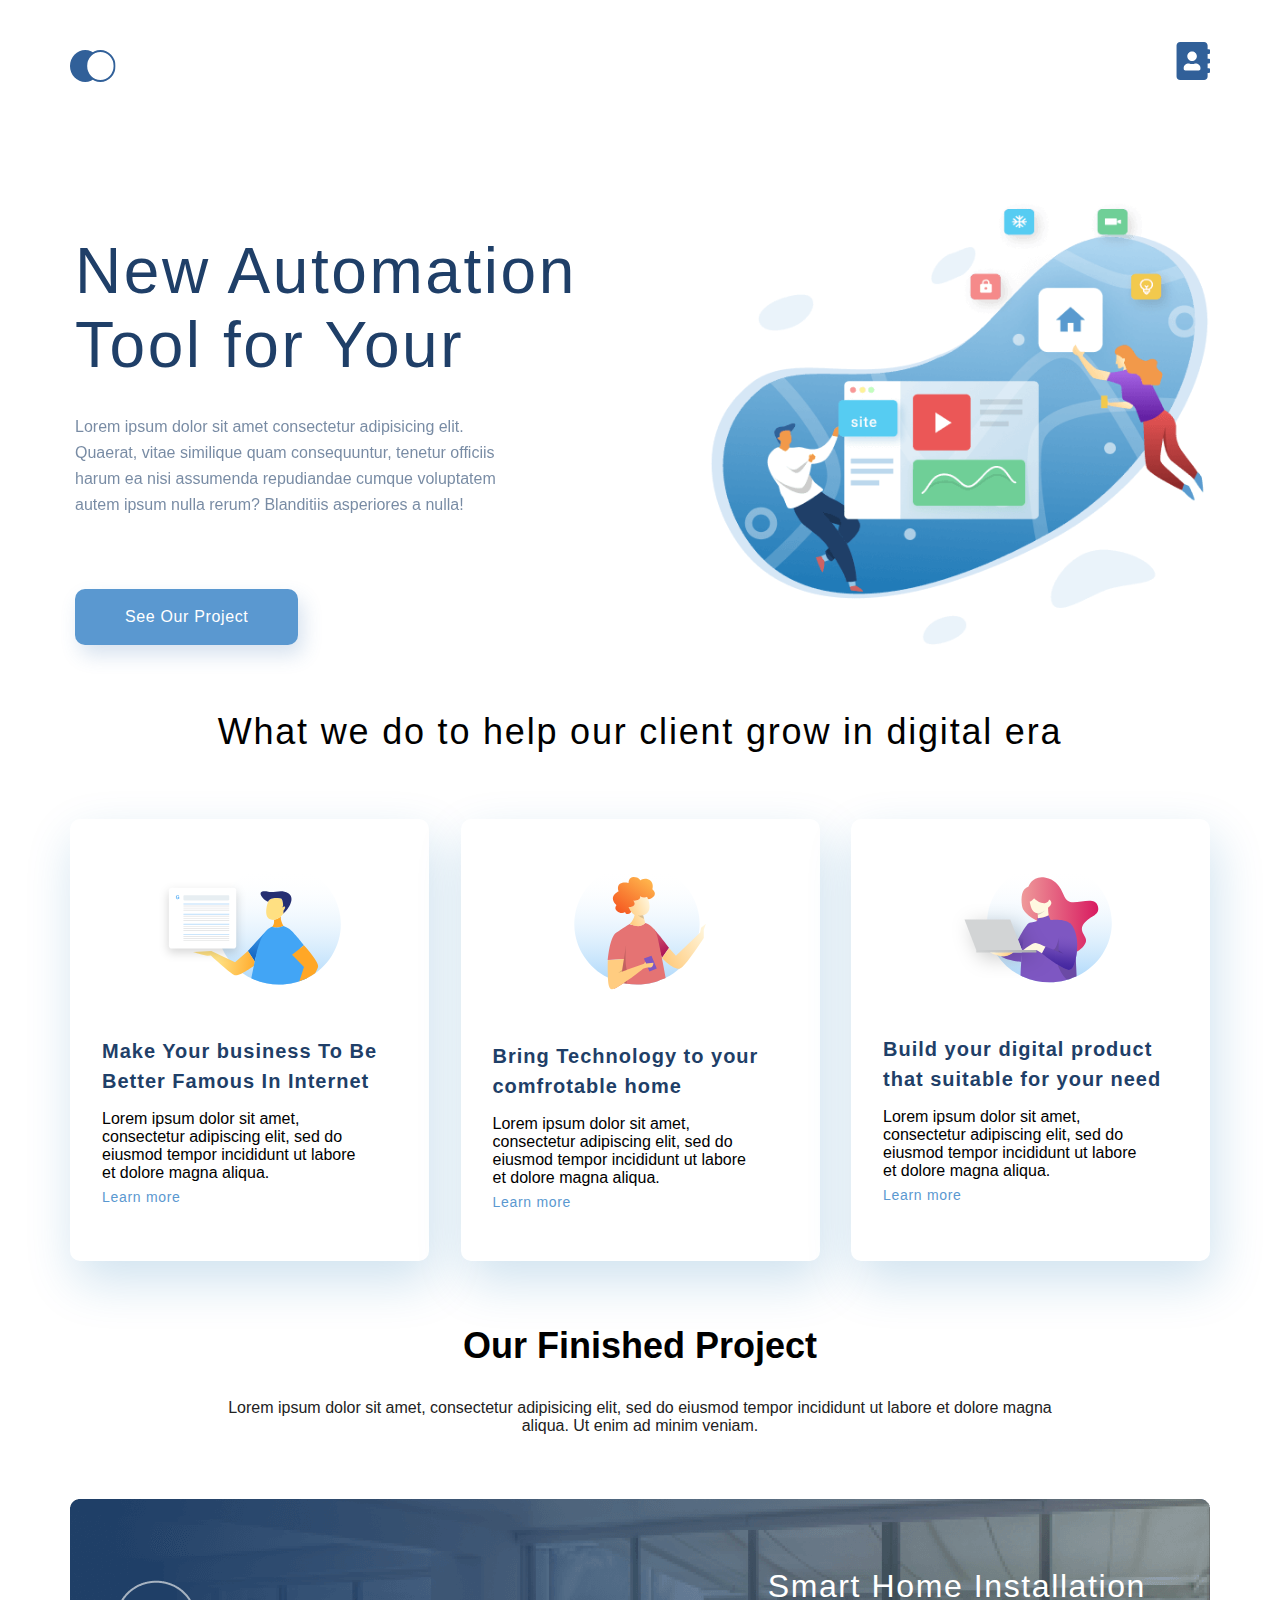
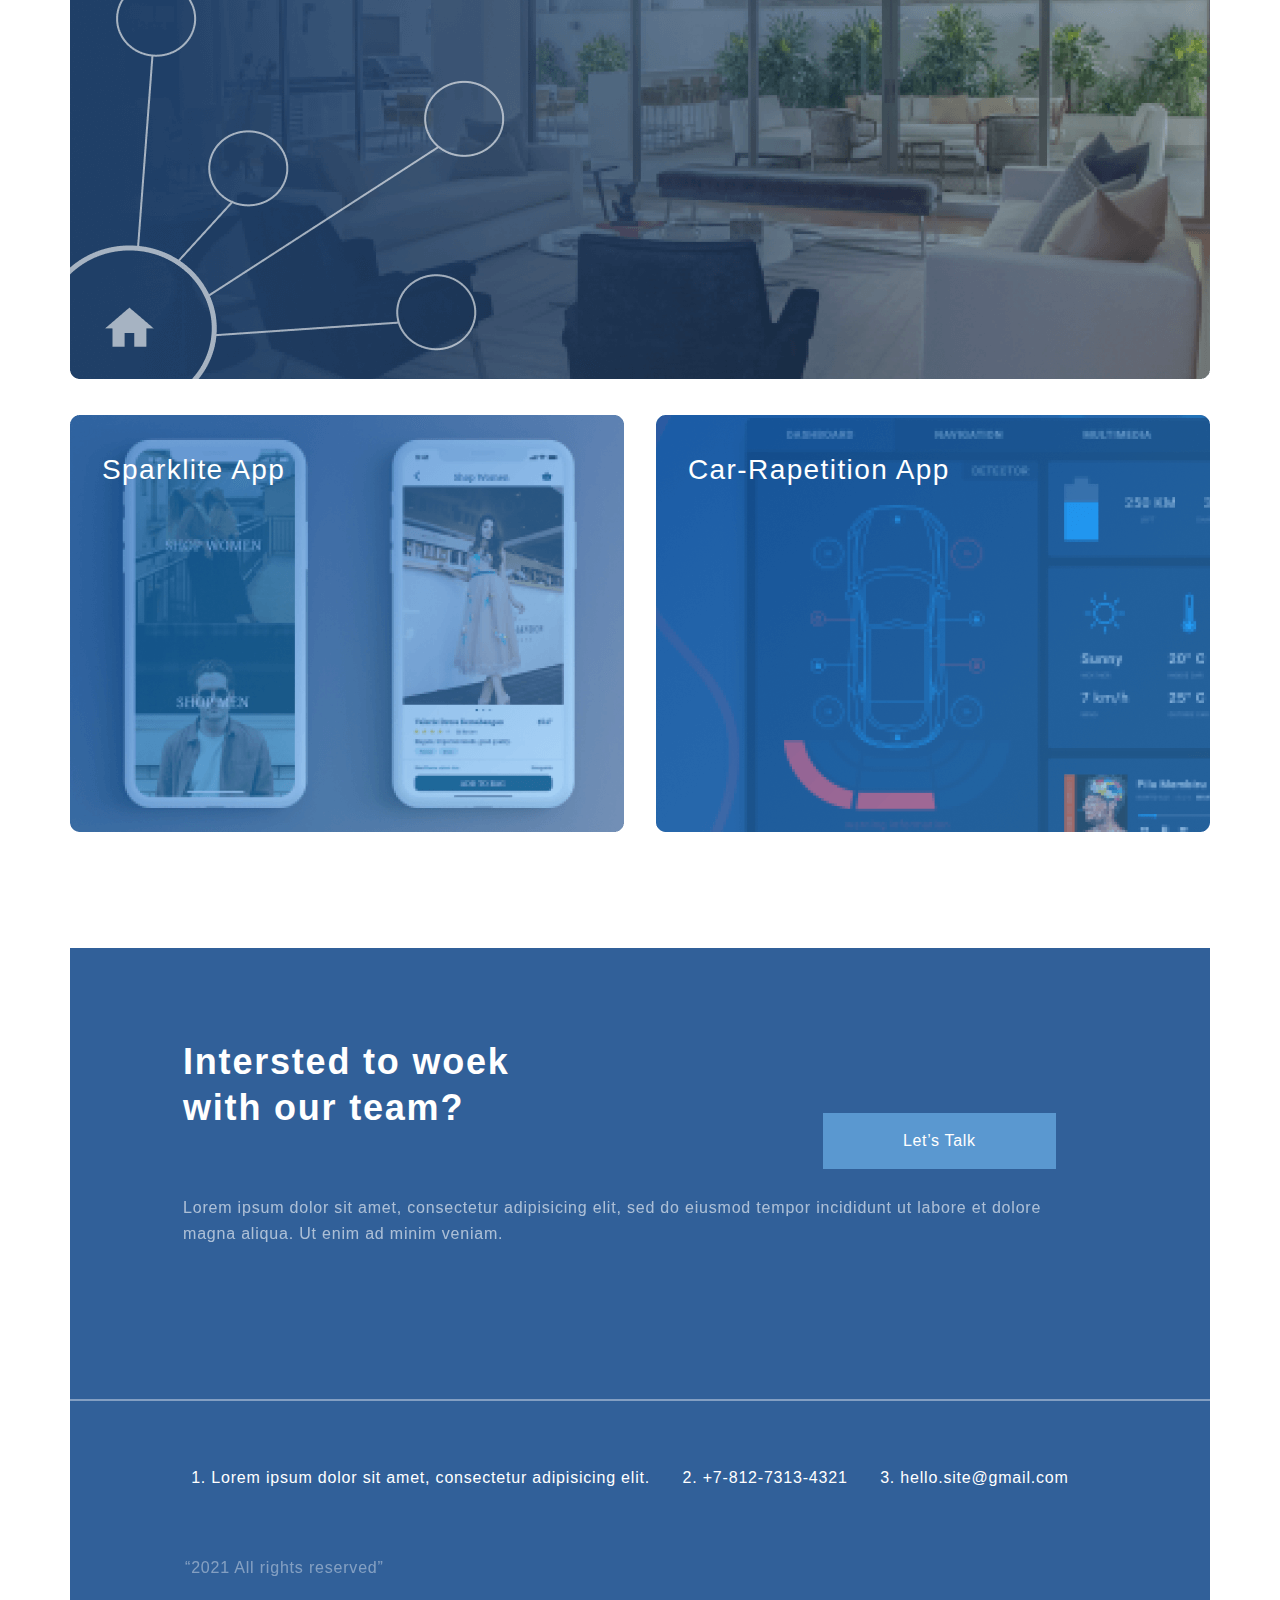
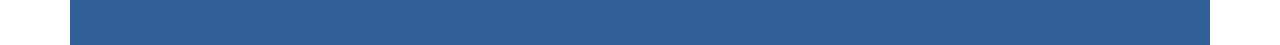
==== index.html @ 2b150e0e "first commit" ====
<!DOCTYPE html>
<html lang="zxx">

<head>
    <meta charset="UTF-8">
    <meta http-equiv="X-UA-Compatible" content="IE=edge">
    <meta name="viewport" content="width=device-width, initial-scale=1.0">
    <title>Document</title>
    <link rel="stylesheet" href="style.css">
</head>



<body>
    <div class="wrapper">
        <div class="top">
            <div class="container">
                <div class="men">
                    <ul class="anchor">
                        <li class="list"><a href="index.html"><img src="img/logo.svg" alt="logo"></a></li>
                        <li class="list"><a href="contact.html"><img src="img/Contacts.svg" alt="contacts"></a></li>
                    </ul>
                    <div class="headingtop">
                        <h1 class="heading1">New Automation
                            Tool for Your </h1>
                        <p class="text zakartinkoy">Lorem ipsum dolor sit amet consectetur adipisicing elit. Quaerat,
                            vitae
                            similique
                            quam
                            consequuntur, tenetur
                            officiis harum ea nisi assumenda repudiandae cumque voluptatem autem ipsum nulla rerum?
                            Blanditiis
                            asperiores a
                            nulla!</p>

                        <a href="#" class="top__button">See Our Project</a>
                    </div>

                </div>

                <div class="what-we-do ">
                    <h3 class="heading">What we do to help our client grow in digital era</h3>
                    <div class="card-box">
                        <div class="card">
                            <img class="card__img" src="img/card-1.svg" alt="card-1">
                            <h4 class="heading-mini">Make Your business To Be Better Famous In Internet</h4>
                            <p class="text text__1">Lorem ipsum dolor sit amet, consectetur adipiscing elit, sed do
                                eiusmod
                                tempor
                                incididunt ut
                                labore et dolore magna aliqua. </p>
                            <a class="card__link" href="#">Learn more</a>
                        </div>
                        <div class="card">
                            <img class="card__img" src="img/card-2.svg" alt="card-2">
                            <h4 class="heading-mini">Bring Technology to your comfrotable home</h4>
                            <p class="text text__1">Lorem ipsum dolor sit amet, consectetur adipiscing elit, sed do
                                eiusmod
                                tempor
                                incididunt ut labore et dolore magna aliqua. </p>
                            <a class="card__link" href="#">Learn more</a>
                        </div>
                        <div class="card">
                            <img class="card__img" src="img/card-3.svg" alt="card-3">
                            <h4 class="heading-mini">Build your digital product that suitable for your need</h4>
                            <p class="text text__1">Lorem ipsum dolor sit amet, consectetur adipiscing elit, sed do
                                eiusmod
                                tempor
                                incididunt ut labore et dolore magna aliqua. </p>
                            <a class="card__link" href="#">Learn more</a>
                        </div>
                    </div>

                </div>


                <div class="project">
                    <h3 class="heading3">Our Finished Project</h3>
                    <p class="text text__project">Lorem ipsum dolor sit amet, consectetur adipisicing elit, sed do
                        eiusmod
                        tempor
                        incididunt ut
                        labore et
                        dolore magna aliqua. Ut enim ad minim veniam.</p>
                    <div class="project__item">
                        <img class="project__image" src="img/project-1.png" alt="project-1">
                        <p class="project__text">Smart Home Installation</p>
                    </div>
                    <div class="project__parent">
                        <div class="project__item project__item__mar">
                            <img class="project__image" src="img/project-2.png" alt="photo">
                            <p class="text project__text_img2">Sparklite App</p>
                        </div>
                        <div class="project__item">
                            <img class="project__image" src="img/project-3.png" alt="photo">
                            <p class="text project__text_img3">Car-Rapetition App</p>
                        </div>
                    </div>

                </div>
            </div>

        </div>




        <div class="podval">
            <div class="container">
                <div class="footer">
                    <div class="heading__footer">
                        <h4 class="mini__heading">Intersted to woek
                            with our team?</h4>
                        <p class="text text__footer">Lorem ipsum dolor sit amet, consectetur adipisicing elit, sed do
                            eiusmod tempor
                            incididunt ut labore et dolore magna aliqua. Ut enim ad minim veniam.</p>
                        <div class="footer_buttom">
                            <a class="footer__link" href="#">Let’s Talk</a>
                        </div>
                    </div>

                    <hr class="hr">
                    <div class="footer__number">
                        <ol class="footer__ol">
                            <li>
                                <p>Lorem ipsum dolor sit amet, consectetur adipisicing elit.</p>
                            </li>
                            <li>+7-812-7313-4321</li>
                            <li>hello.site@gmail.com</li>
                        </ol>
                    </div>


                    <div class="allrightreserved">
                        <p class="text text_allrightreserved">“2021 All rights reserved”</p>
                    </div>
                </div>
            </div>
        </div>

    </div>



</body>



</html>
---- style.css ----
* {
    margin: 0;
    padding: 0;
    }

    .container {
        max-width: 1140px;
        margin: 0 auto;
        }


        .menu {
            min-height: 768px;
            background: linear-gradient(0deg, #EBF3FB 8.84%, rgba(152, 195, 232, 0) 31.12%);
}

.wrapper {
    min-height: 100vh;
    display: flex;  
    flex-direction: column;
}

.top {
    flex-grow: 1;
}

.anchor {
    list-style-type: none;
    display: flex;
    justify-content: space-between;
    padding-top: 42px;
}

.heading1 {
    width: 504px;
    height: 148px;
    font-weight: 300;
    font-size: 64px;
    line-height: 74px;
    letter-spacing: 0.04em;
    color: #1F3F68;
    padding-top: 115px;
    margin-bottom: 32px;
}

.zakartinkoy {
    font-size: 16px;
    line-height: 26px;
    width: 425px;
    font-size: 16px;
    line-height: 26px;
    color: #1F3F68;
    opacity: 0.6;
}

.text__project {
    width: 75%;
    margin: 32px auto 64px;
    color: #222222;
    opacity: 1 ; 
    text-align: center;
      

}

.top__button {
    font-size: 16px;
    line-height: 26px;
    text-align: center;
    letter-spacing: 0.04em;
    color: #FFFFFF;
    background: #5A98D0;
    box-shadow: 5px 10px 20px rgba(53, 110, 173, 0.2);
    border-radius: 10px;
    padding: 15px 50px;
    text-decoration: none;
    display: inline-block;
    margin-top: 71px;
}

.heading {
    text-align: center;
    font-size: 36px;
    font-weight: 300;
    font-size: 36px;
    line-height: 46px;
    text-align: center;
    letter-spacing: 0.05em;
}

.what-we-do {
    padding-top: 64px;
}

.card {
    width: 359px;
    padding: 44px 32px;
    box-sizing: border-box;
    background: #FFFFFF;
    box-shadow: 5px 20px 50px rgba(16, 112, 177, 0.2);
    border-radius: 10px;
    display: flex;
    flex-direction: column;

}

.card__img {
    align-self: center;
    margin-bottom: 51px;
}

.card-box {
    display: flex;
    justify-content: space-between;
    padding-top: 64px;
    padding-bottom: 64px;
   }


.card__link {
    font-size: 14px;
    line-height: 30px;
    letter-spacing: 0.05em;
    color: #5A98D0;
    text-decoration: none;
}

.text__1 {
    width: 268.31px;
}


.nomera {
    display: flex;
    justify-content: space-between;
}

.map {
    margin-top: 25px;
    padding-left: 5px;
    
}




body {
    font-family: sans-serif;
}


.heading {
    text-align: center;
}
.headingtop {
    margin-top: 25px;;
    padding-left: 5px;
    background-image: url(img/background_top.png);
    background-repeat: no-repeat;
    background-position: right bottom; 
    background-size: 44%;
     }

.heading-mini {
    font-size: 20px;
    line-height: 30px;
    letter-spacing: 0.05em;
    color: #1F3F68;
    margin-bottom: 14px;
}

.project {}

.project__image {
    width: 100%;

}

.project__item {
    position: relative;
    flex-grow: 1;
}

.project__item__mar {
    margin-right: 32px;
}

.project__parent {
    display: flex;
    justify-content: space-between;
    margin-top: 32px;
}

.project__text {
    font-size: 32px;
    line-height: 46px;
    text-align: right;
    letter-spacing: 0.05em;
    position: absolute;
    top: 64px;
    right: 64px;
    color: #FFFFFF;
    opacity: 1;
}

.project__text_img2 {
    font-size: 28px;
    line-height: 46px;
    letter-spacing: 0.05em;
    position: absolute;
    top: 32px;
    left: 32px;
    color: #FFFFFF;
    opacity: 1;
}

.project__text_img3 {
    font-size: 28px;
    line-height: 46px;
    letter-spacing: 0.05em;
    position: absolute;
    top: 32px;
    left: 32px;
    color: #FFFFFF;
    opacity: 1;
}

.footer {
    margin-top: 112px;
    background: #316099;
}




.mini__heading {
    width: 340.96px;
    font-size: 36px;
    line-height: 46px;
    letter-spacing: 0.05em;
    padding: 91px 113px 32px;
    color: #FFFFFF;
    opacity: 1;
}

.text__footer {
    font-size: 16px;
    line-height: 26px;
    letter-spacing: 0.05em;
    padding: 32px 113px 96px;
    color: #FFFFFF;
    opacity: 0.6;
}

.footer_buttom {
    position: relative;
    left: 753px;
    bottom: 230px;
}

.footer__link {
    font-size: 16px;
    line-height: 26px;
    text-align: center;
    letter-spacing: 0.04em;
    background: #5A98D0;
    color: #FFFFFF;
    padding: 15px 80px;
    text-decoration: none; 
    display: inline-block


}

.hr {
    opacity: 0.4;
    border: 1px solid #FFFFFF;
}

.footer__ol {
    padding: 64px 115px;
    font-size: 16px;
    line-height: 26px;
    letter-spacing: 0.05em;
    display: flex;
    justify-content: space-around;
    color: #FFFFFF;


}

.allrightreserved {
    padding-left: 115px;
    padding-bottom: 64px;
}

.text_allrightreserved {
    font-size: 16px;
    line-height: 26px;
    letter-spacing: 0.05em;
    color: #FFFFFF;
    opacity: 0.4;
}

.heading333 {
    margin-top: 50px;
    padding-left: 5px;
    
}



.

.allrightreserved {
    margin-top: 30px;
    padding-left: 5px;
    
}

.contacts {
    height: 471px;
}

.headingtwo {
    height: 250px;
    margin-top: 55px;
    background-image: url(img/contacts\ up.png);
    
}

.loremcontacts {
    display: flex;
    flex-direction: column;
    justify-content: center;

}

.heading2 {
    height: 74px;
    font-weight: 500;
    font-size: 44px;
    line-height: 74px;
    letter-spacing: 0.04em;
    padding-top: 51px;
    text-align: center;
    color: #FFFFFF;
}


.contacts_us {
    font-weight: normal;
    font-size: 20px;
    line-height: 30px;
    letter-spacing: 0.04em;
    text-align: center;
    opacity: 1;
    color: rgba(255, 255, 255, 0.6);
}

.contactsblok {
    display: flex;
    justify-content: space-between;
    margin-top: 51px;
    height: 800px
}



.blokspochtoy {
    padding-top: 78px;
    padding-bottom: 54px;
    padding-right: 101px;
    
}

.bloksknopkoy {
    background: #FFFFFF;
    box-shadow: 5px 10px 50px rgba(16, 112, 177, 0.2);
    border-radius: 10px;
   
}


.adress {
    margin-top: 56px;
    margin-bottom: 24px;
    height: 30px;
}

.headingadd {  
    font-weight: 500;
    font-size: 20px;
    line-height: 30px;
    letter-spacing: 0.04em;
    color: #1F3F68;
}

.addresspar {
    width: 299px;
}

.contactspar {
    font-weight: 300;
    font-size: 16px;
    line-height: 26px;
    letter-spacing: 0.04em;
    color: #1F3F68;
    opacity: 0.6;
}

.phoneblok {
    width: 70px;
    margin-top: 40px;
    margin-bottom: 24px;
}

.phone {
    font-weight: 500;
    font-size: 20px;
    line-height: 30px;
    letter-spacing: 0.04em;
    color: #1F3F68;
}

.telefon1 {
    display: flex;
    margin-bottom: 16px;
}

.trubka1 {
    margin-right: 19px;
}

.number1 {
    font-weight: 300;
    font-size: 16px;
    line-height: 26px;
    letter-spacing: 0.04em;
    color: #1F3F68;
}

.telefon2 {
    display: flex;
    margin-bottom: 40px;
}


.online {
    height: 30px;
    width: 164px;
    margin-bottom: 24px;
}

.headingonline {
    line-height: 30px;
    letter-spacing: 0.04em;
    color: #1F3F68;
}

.email {
    display: flex;
    margin-bottom: 16px;
}

.site {
    margin-left: 18px;
    width: 110px;
    font-size: 16px;
    line-height: 26px;
    letter-spacing: 0.05em;
    color: #1F3F68;
}

.pochta {
    display: flex;

}

.pismo {
    margin-left: 18px;
    width: 170px;
    font-size: 16px;
    line-height: 26px;
    letter-spacing: 0.05em;
    color: #1F3F68;
}


.headingsendus {
    width: 500px;
    height: 30px;
    padding: 56px 56px;
    padding-bottom: 48px;
}

.heading4 {
    font-weight: 500;
    font-size: 20px;
    line-height: 30px;
    letter-spacing: 0.04em;
    color: #1F3F68;
}

.fullname {
    padding-left: 56px;
    padding-bottom: 32px;
}

.inputtext {
    width: 428px;
    height: 72px;
    opacity: 0.4;
    border: 1px solid #356EAD;
    box-sizing: border-box;
    border-radius: 10px;
}

.name {
    padding-bottom: 8px;
    font-size: 16px;
    line-height: 30px;
    letter-spacing: 0.04em;
    color: #1F3F68;
    opacity: 0.8;

}

.mailarea {
    width: 428px;
    padding-left: 56px;
    padding-bottom: 32px;
}

.headingmail {
    width: 43px;
    padding-bottom: 8px;
    font-size: 16px;
    line-height: 30px;
    letter-spacing: 0.04em;
    color: #1F3F68;
    opacity: 0.8;
}

.textarea {
    padding-left: 56px;
    width: 428px;
    padding-bottom: 72px;
}

.headingtextarea {
    padding-bottom: 8px;
    font-size: 16px;
    line-height: 30px;
    letter-spacing: 0.04em;
    color: #1F3F68;
    opacity: 0.8;
}

.messagearea {
    width: 428px;
    height: 144px;
    left: 670px;
    top: 892px;
    opacity: 0.4;
    border: 1px solid #356EAD;
    box-sizing: border-box;
    border-radius: 10px;
}

.submitblok
{
    padding-left: 56px;
    padding-bottom: 56px;
}



.heading1 {
    font-size: 64px;
    color: #1F3F68;
}


.heading3 {
    font-size: 36px;
    text-align: center;
}

.maps {
    margin-top: 96px;
    margin-bottom: 112px;
}


.submit {
    width: 428px;
    height: 72px;
    left: 670px;
    top: 1108px;
    background: #5A98D0;
    box-shadow: 5px 20px 50px rgba(16, 112, 177, 0.2);
    border-radius: 10px;
    font-weight: 500;
    font-size: 16px;
    line-height: 26px;
    text-align: center;
    letter-spacing: 0.04em;
    color: #FFFFFF;
}

@media (max-width: 1024px) {
    .container {
        padding-left: 32px;
        padding-top: 32px;
    }

    .headingtop {
        background-position: right 170px;
    }

    .card-box {
        flex-direction: column;
        align-items:center
    }
    .card {
        margin-bottom: 32px;
    }
}

@media (max-width: 667px) {
    .menu {
        min-height: 376px;
        padding-bottom: 41px;   
        box-sizing: border-box;
    }
    
    .anchor {
        padding-top: 24px;
    }
    
    .headingtop {
        display: flex;
        flex-direction: column;
        align-items: center;
        background-image:none
    }

    .heading1 {
        width: 100%;
        padding-top: 36px;
        font-size: 32px;
        text-align: center;
        line-height: 37px;
        height: 76px;
        margin-bottom: 12px;
    }

    .zakartinkoy {
        width: 100%;
        text-align: center;
    }
    .top__button {
        font-size: 12px;
        line-height: 26px;
        padding: 0 8px;
        margin-top: 32px;
    }
    .heading {
        font-size: 24px;
        line-height: 28px;
    }
    .what-we-do {
        padding-top: 48px;
    }
    .card-box {
        padding-top: 32px;
    }
    .card {
        width: 100%;
    }

    .text__project {
        width: 100%;
    }

    .project__text {
        font-size: 16px;
        line-height: 19px;
        top: 16px;
        right: 16px;
    }
    .project__text_img2 {
        left: 16px;
    }
    .project__parent {
        flex-direction: column;
        margin-top: 16px;

    }
    .project__item__mar {
        margin-right: 0;
        margin-bottom: 16px;
    }

    .podval {
        width: 100%;
        display: flex;
        flex-direction: column;
    }


    .footer {
        margin-top: 64px;
        background: #316099;
    }

    .mini__heading {
        
        font-size: 24px;
        line-height: 28px;
        text-align: center;
        padding-top: 18px;
        padding-left: 16px;
        padding-right: 16px;
        padding-bottom: 32px;
    }

    .text__footer {
        width: 343px;
        height: 97px;
        font-size: 16px;
        padding-left: 18px;
        padding-right: 18px;
        padding-bottom: 40px;
        line-height: 26px;
        text-align: center
    }

    .heading2 {
        font-size: 24px;
        line-height: 28px;
        text-align: center;
        padding-top: 48px;
    }

    .footer_buttom {
        position: relative;
        left: 136px;
        top: -15px;
    }
    .footer__link {
        font-size: 16px;
        line-height: 26px;
        padding: 7px 7px;
    }
    .hr {
        margin-top:41px ;
    }
    
    .footer__ol {
        display: flex;
        flex-direction: column;
    }

}
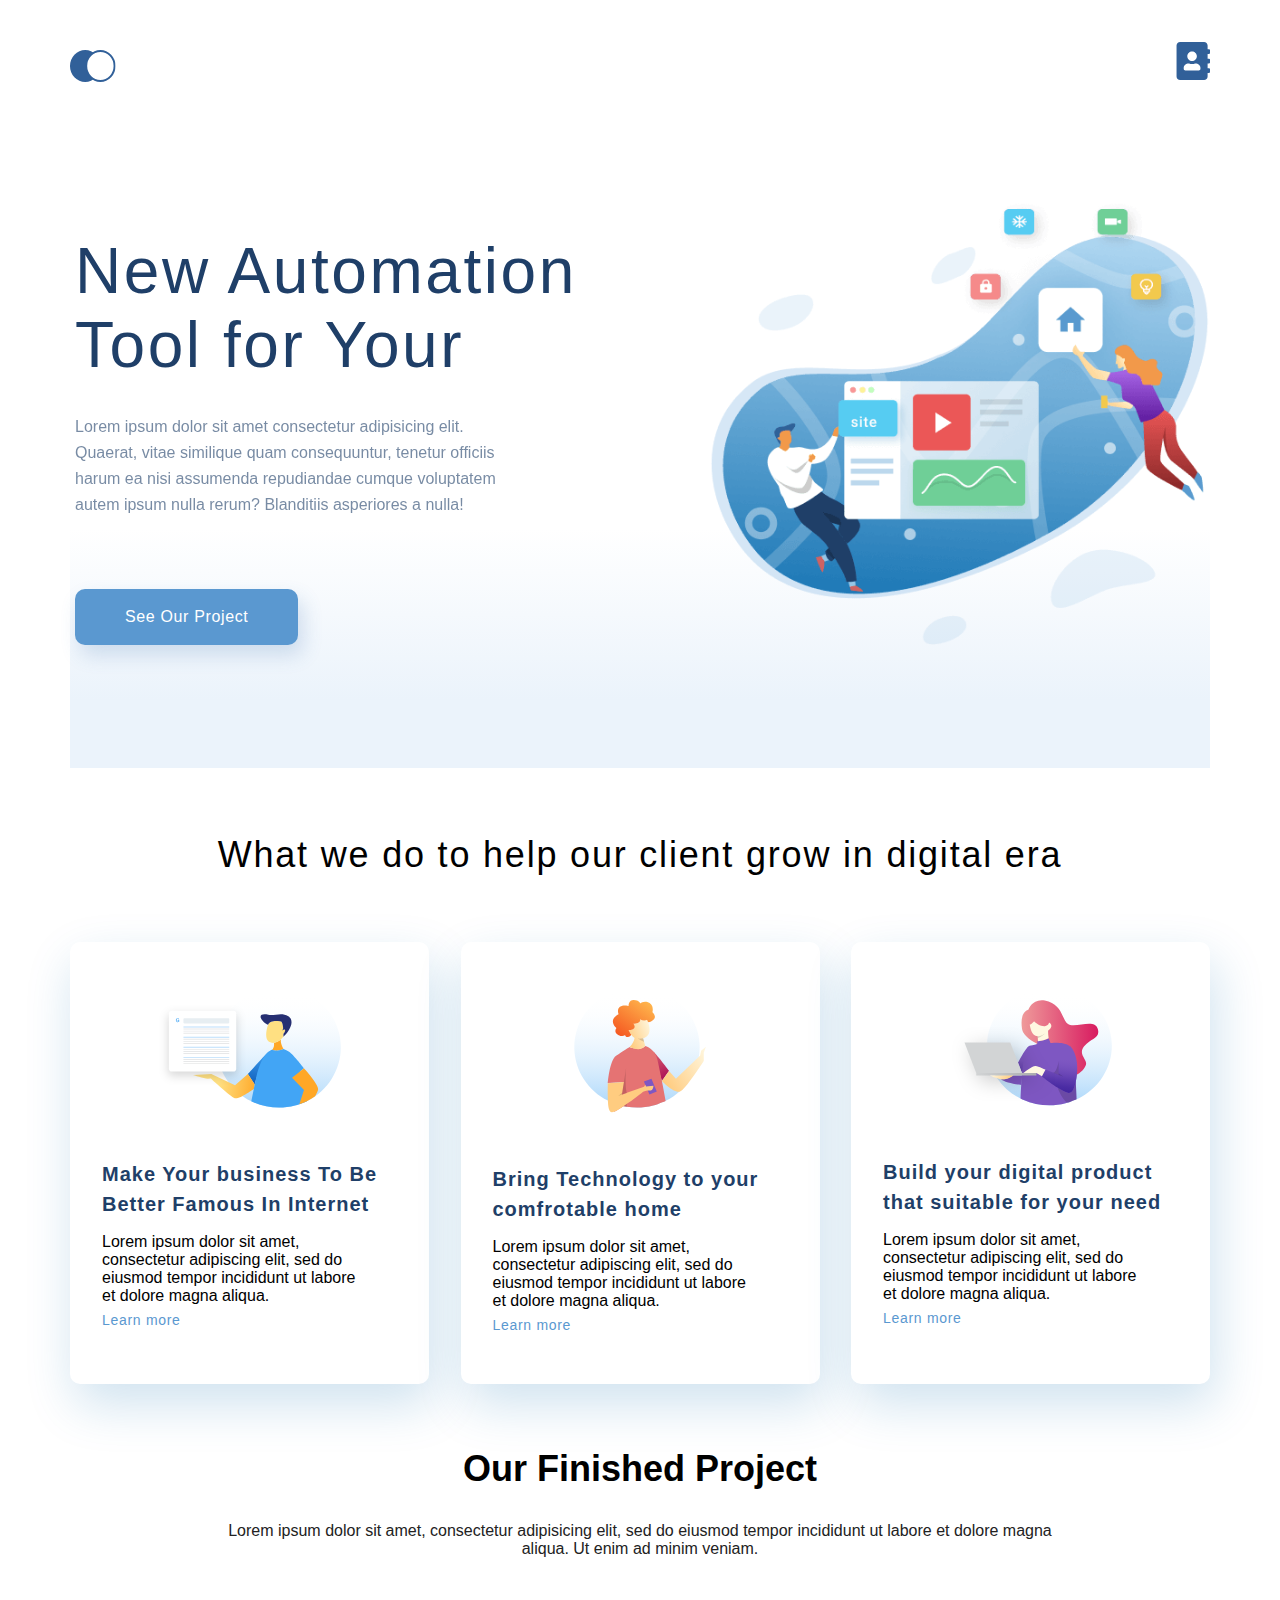
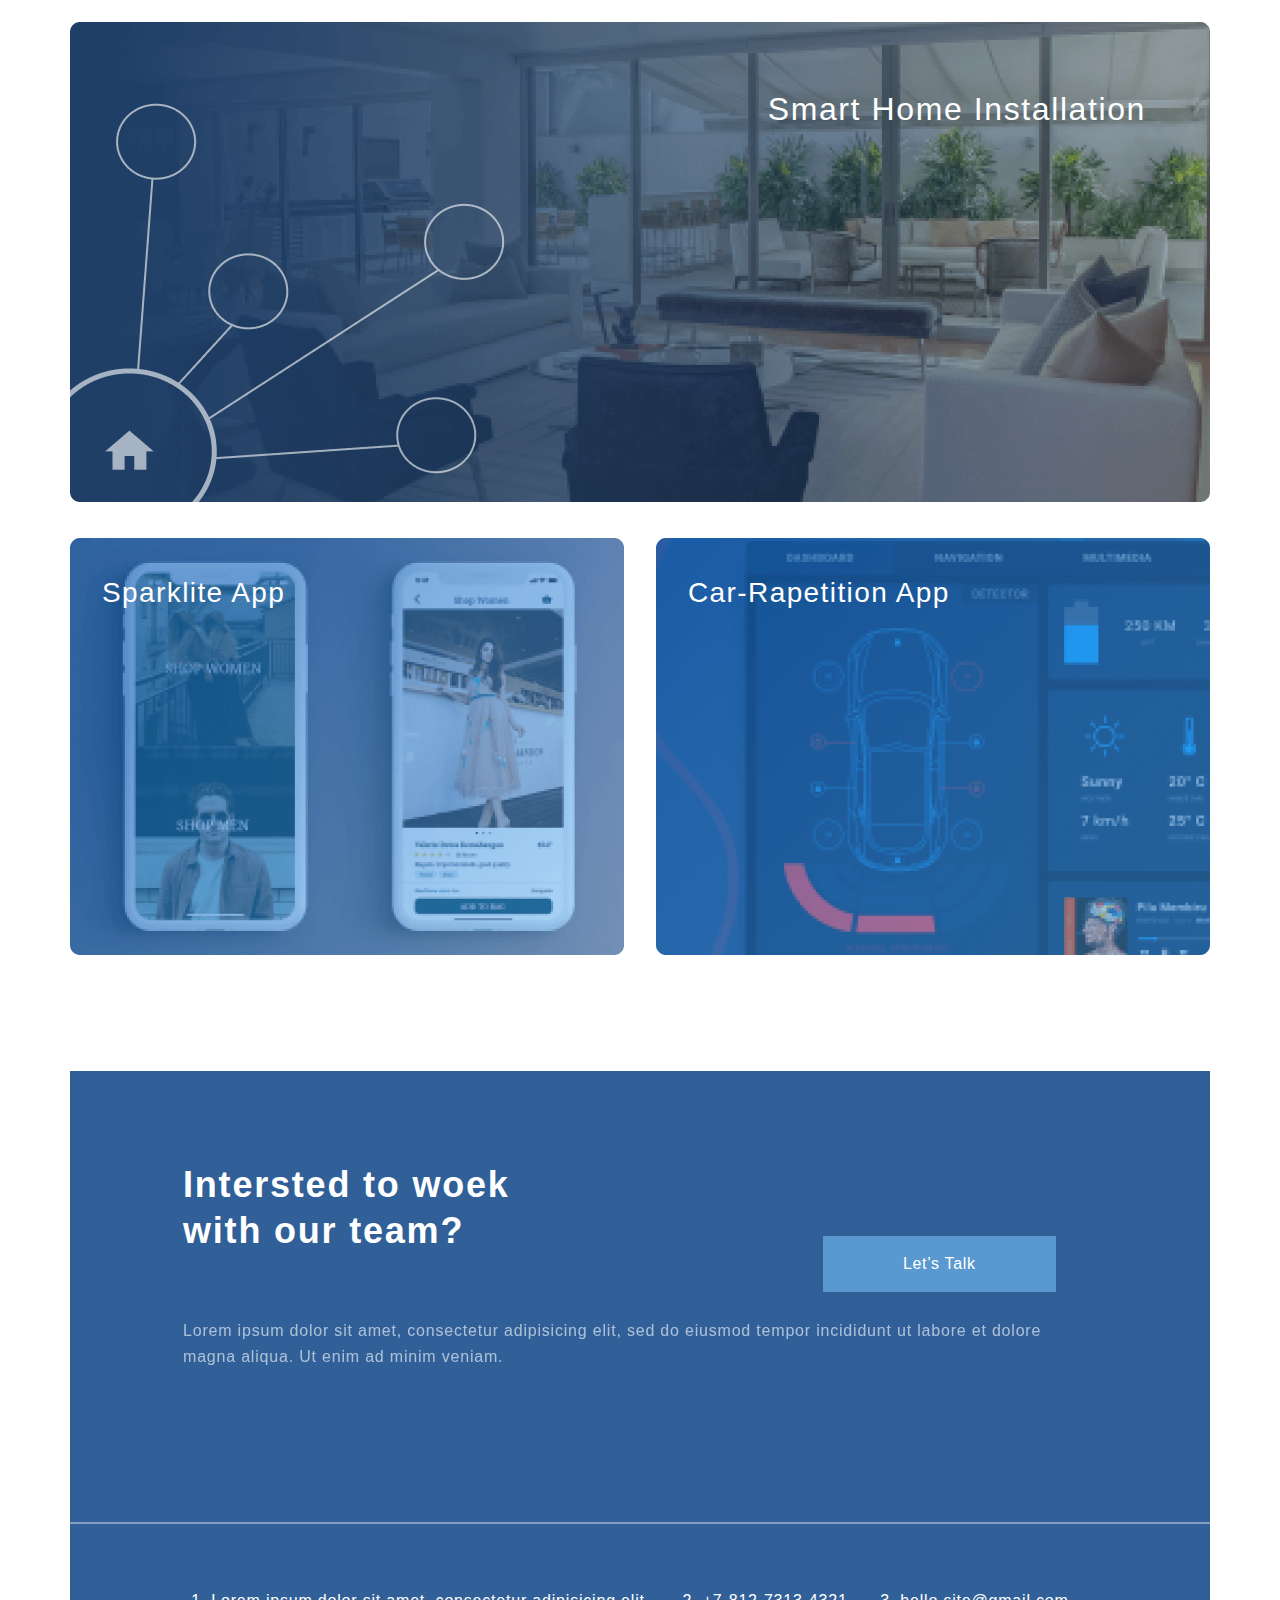
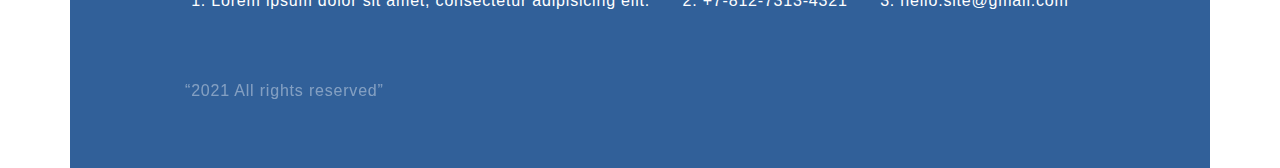
==== commit b59b1b36: "two commit" ====
--- a/index.html
+++ b/index.html
@@ -15,7 +15,7 @@
     <div class="wrapper">
         <div class="top">
             <div class="container">
-                <div class="men">
+                <div class="menu">
                     <ul class="anchor">
                         <li class="list"><a href="index.html"><img src="img/logo.svg" alt="logo"></a></li>
                         <li class="list"><a href="contact.html"><img src="img/Contacts.svg" alt="contacts"></a></li>
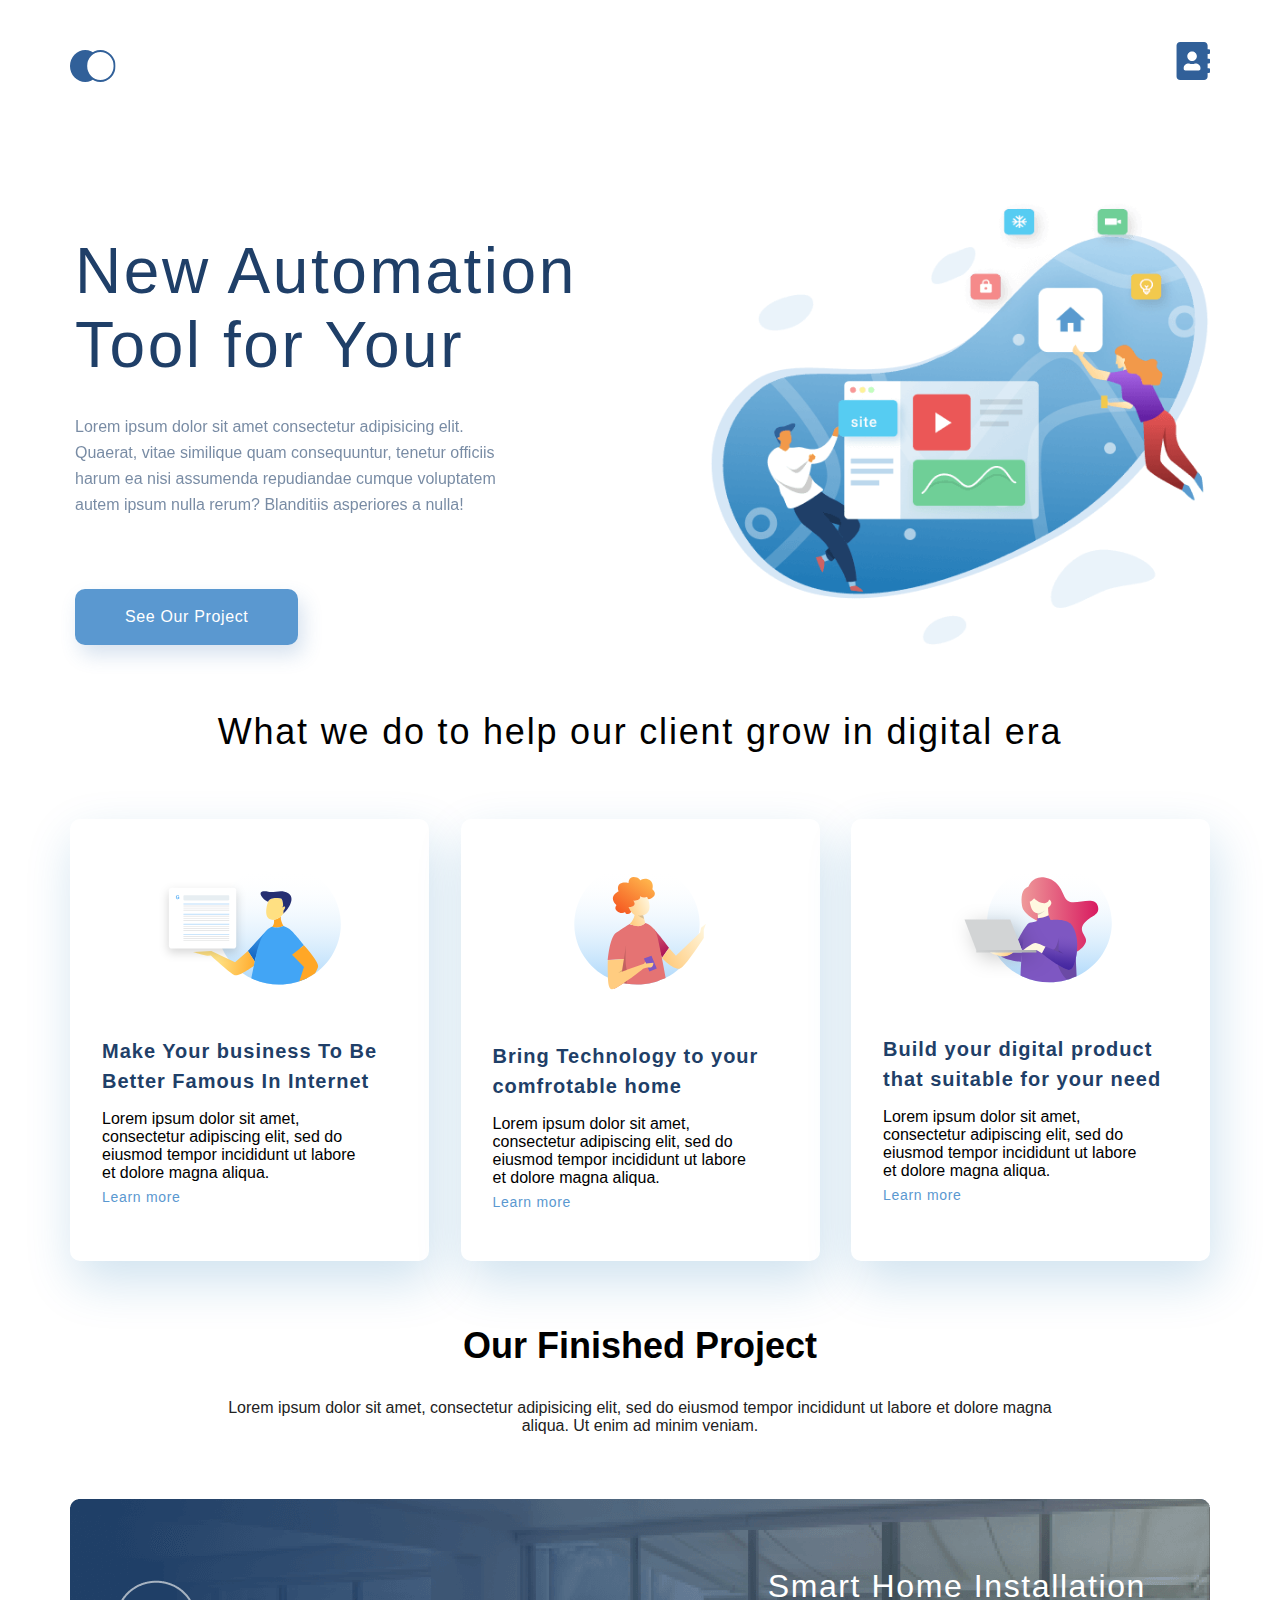
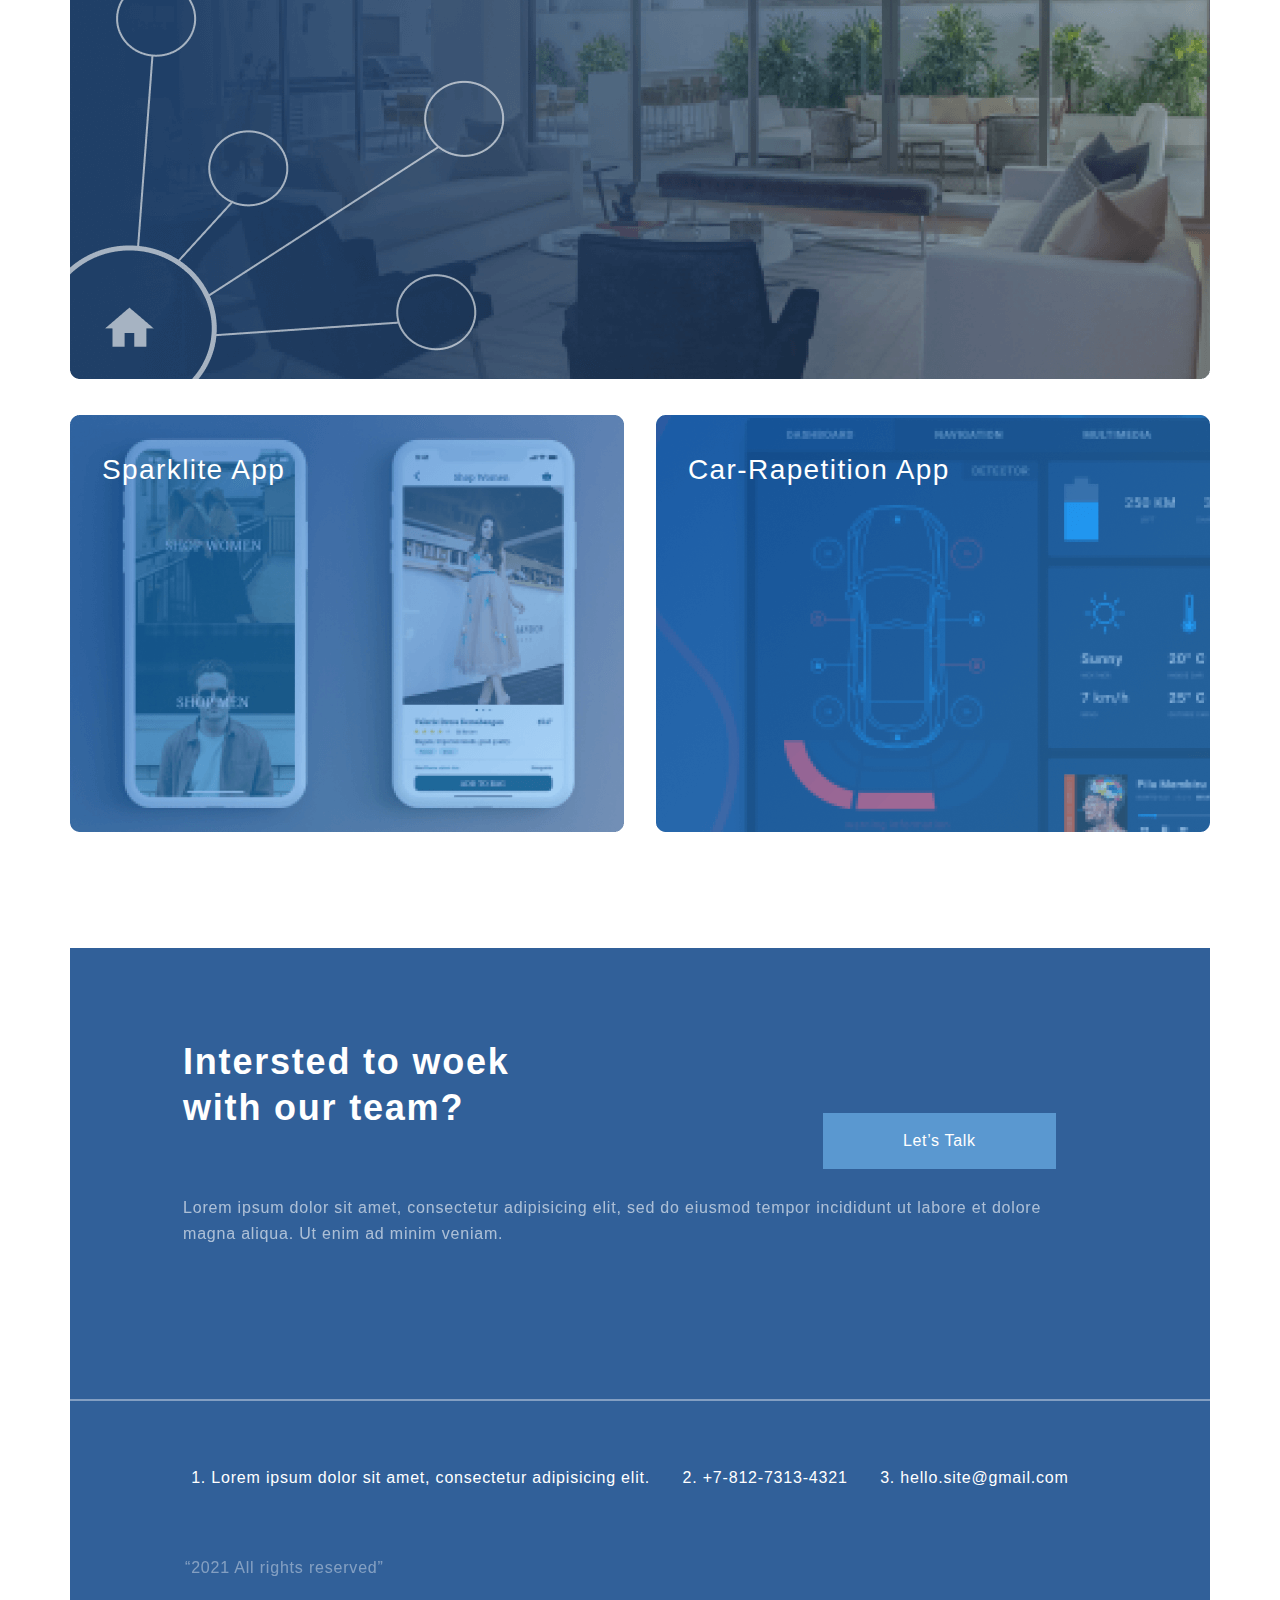
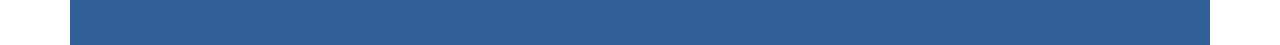
==== commit 8d2fbbbe: "two commit" ====
--- a/index.html
+++ b/index.html
@@ -15,7 +15,7 @@
     <div class="wrapper">
         <div class="top">
             <div class="container">
-                <div class="menu">
+                <div class="meu">
                     <ul class="anchor">
                         <li class="list"><a href="index.html"><img src="img/logo.svg" alt="logo"></a></li>
                         <li class="list"><a href="contact.html"><img src="img/Contacts.svg" alt="contacts"></a></li>
